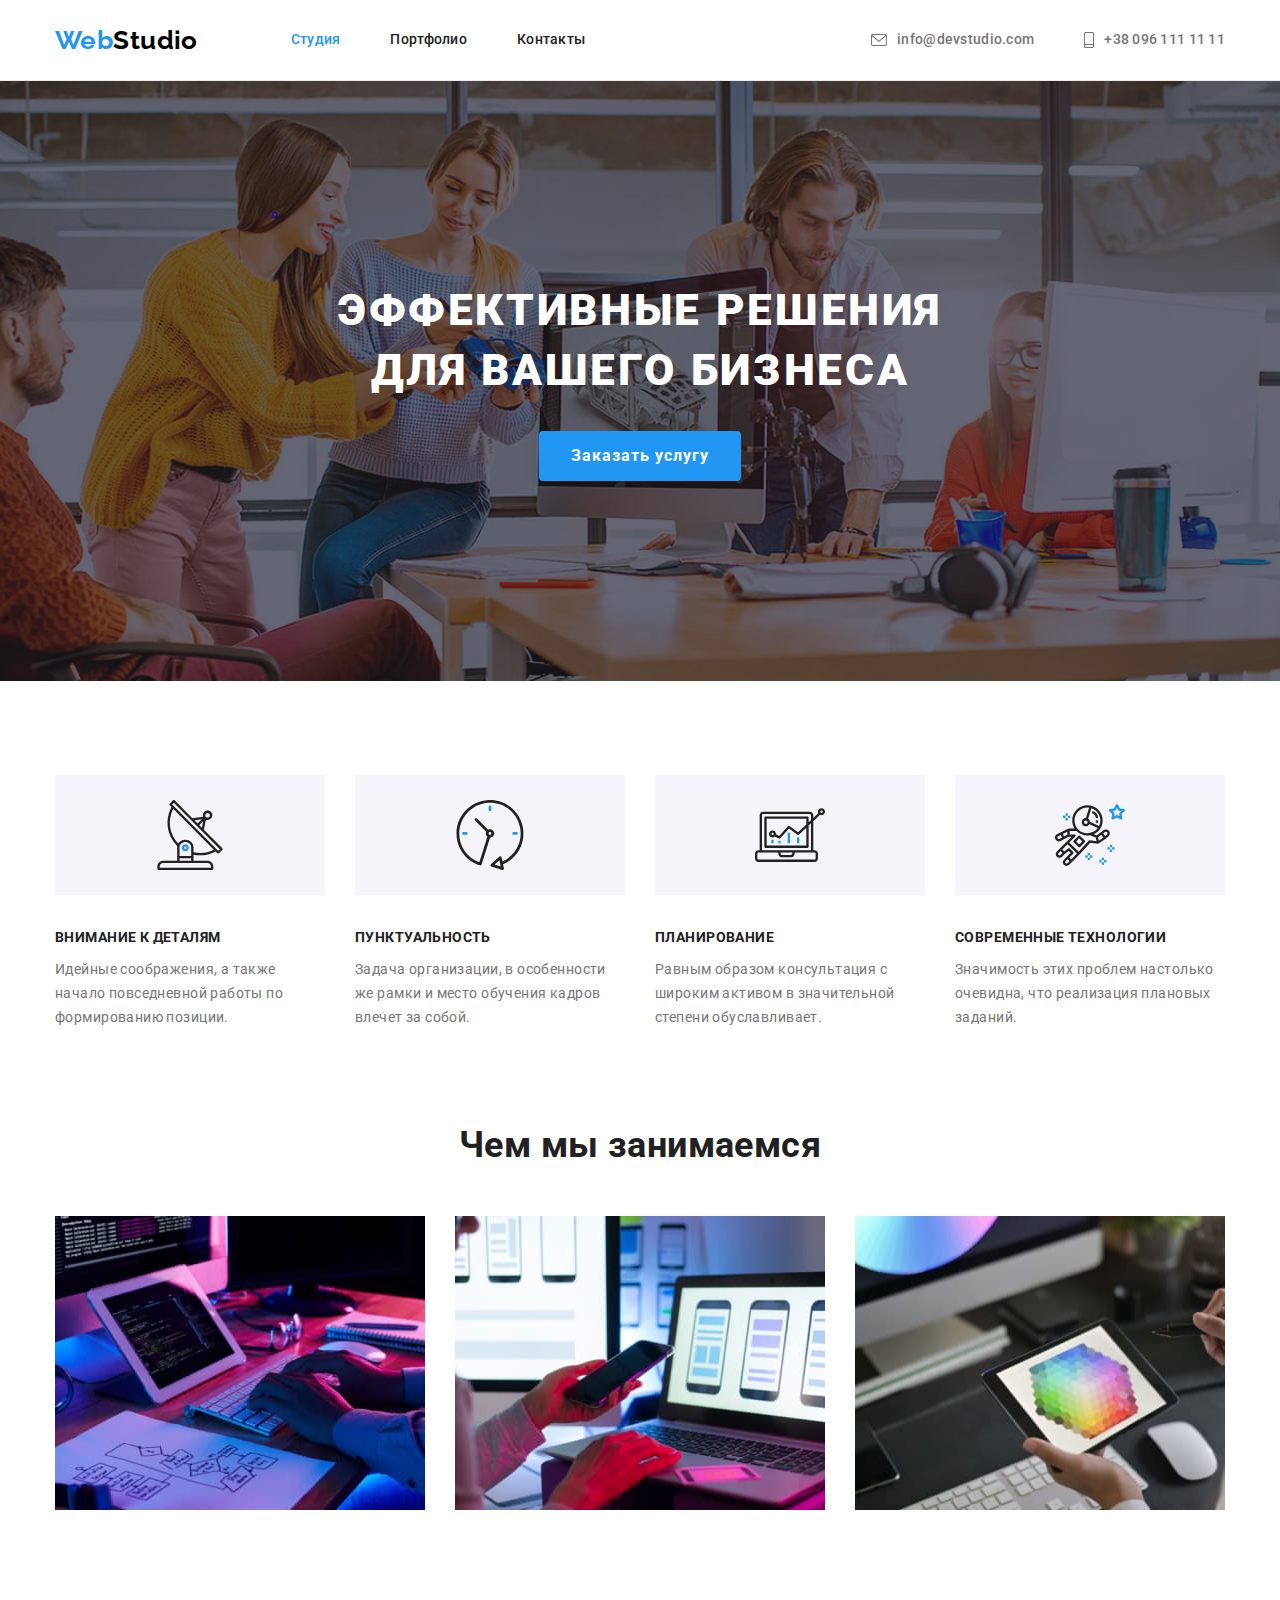
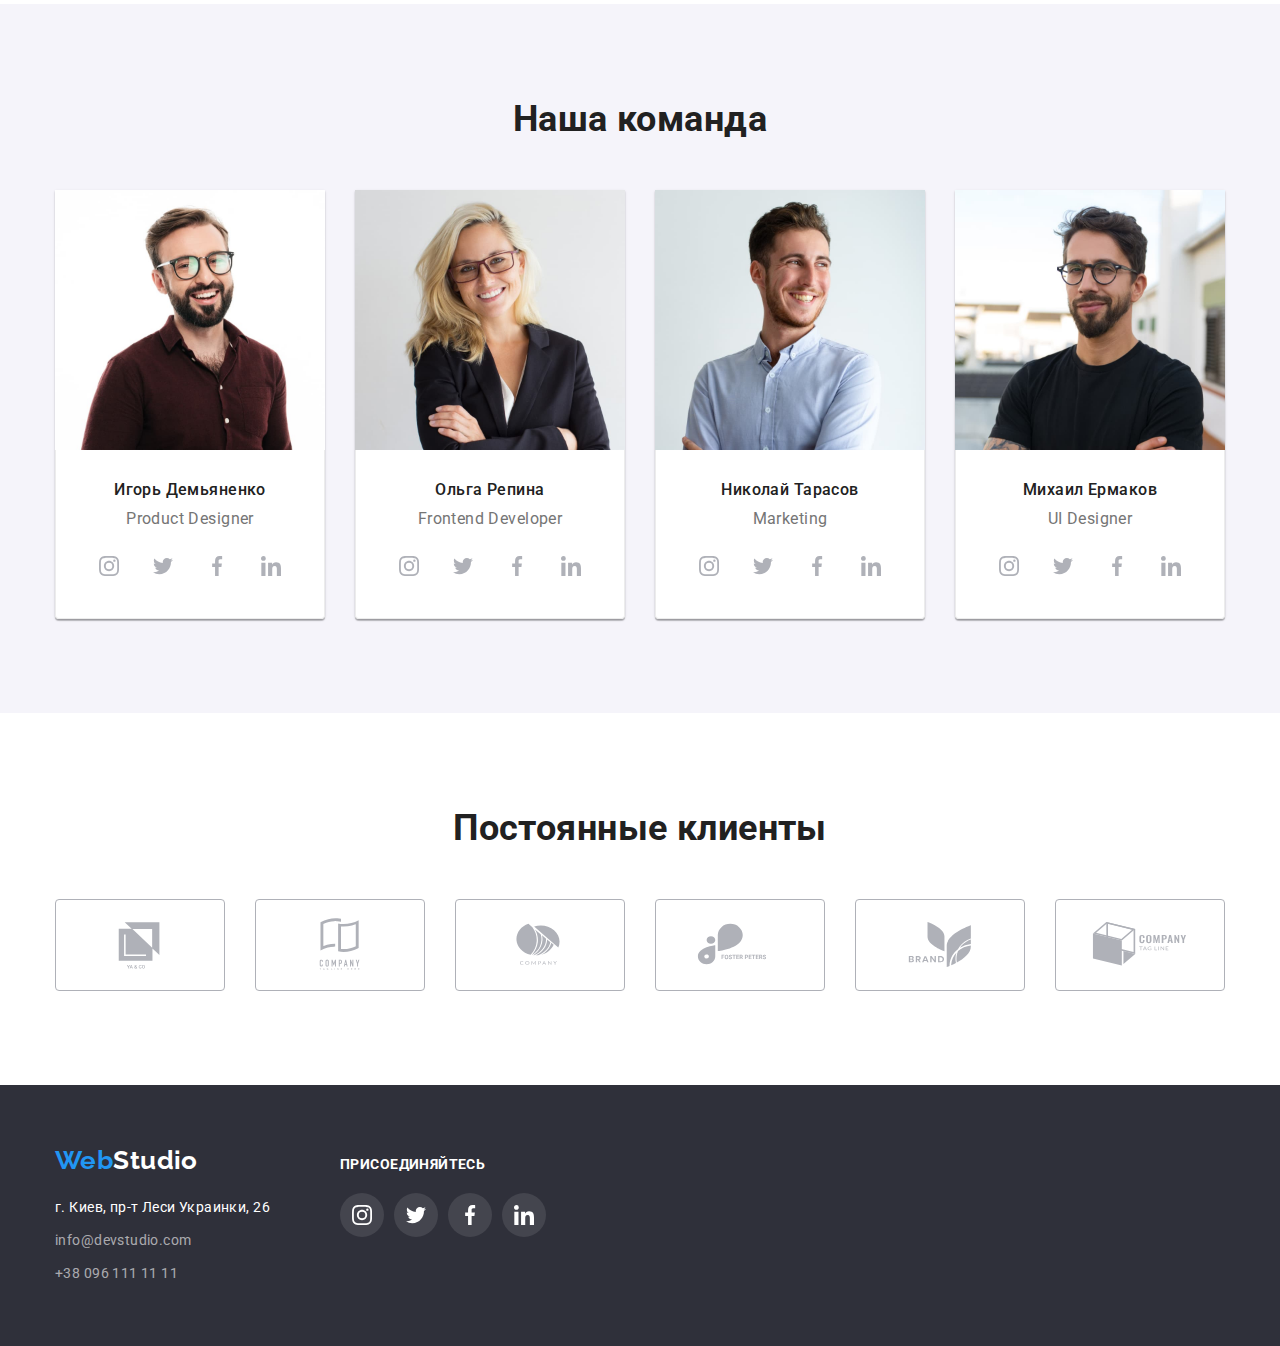
==== index.html @ d5983f6f "copy" ====
<!DOCTYPE html>
<html lang="ru">
  <head>
    <meta charset="UTF-8" />
    <meta http-equiv="X-UA-Compatible" content="IE=edge" />
    <meta name="viewport" content="width=device-width, initial-scale=1.0" />
    <title>Студия</title>
    <link
      rel="stylesheet"
      href="https://cdn.jsdelivr.net/npm/modern-normalize@1.1.0/modern-normalize.min.css"
    />
    <link rel="preconnect" href="https://fonts.googleapis.com" />
    <link rel="preconnect" href="https://fonts.gstatic.com" crossorigin />
    <link
      href="https://fonts.googleapis.com/css2?family=Raleway:wght@700&family=Roboto:wght@400;500;700;900&display=swap"
      rel="stylesheet"
    />
    <link rel="stylesheet" href="./css/styles.css" />
  </head>
  <body>
    <header class="header">
      <div class="head-wrapper container">
        <nav class="nav">
          <a class="logo" href="./index.html" lang="en"><span class="logo-web">Web</span>Studio</a>
          <ul class="menu-list list">
            <li class="menu-item">
              <a class="menu-link link current" href="./index.html">Студия</a>
            </li>
            <li class="menu-item">
              <a class="menu-link link" href="./portfolio.html">Портфолио</a>
            </li>
            <li class="menu-item"><a class="menu-link link" href="#">Контакты</a></li>
          </ul>
        </nav>
        <ul class="contact-list list">
          <li class="contact-item">
            <a class="contact-link link" href="mailto:info@devstudio.com"
              ><svg class="contact-link-icon" width="16px" height="12px">
                <use href="./images/sprite.svg#envelope"></use>
              </svg>
              info@devstudio.com</a
            >
          </li>
          <li class="contact-item">
            <a class="contact-link link" href="tel:+380961111111"
              ><svg class="contact-link-icon" width="10px" height="16px">
                <use href="./images/sprite.svg#smartphone"></use>
              </svg>
              +38 096 111 11 11</a
            >
          </li>
        </ul>
      </div>
    </header>
    <main>
      <section class="hero">
        <div class="hero-wrapper container">
          <h1 class="hero-head">Эффективные решения для вашего бизнеса</h1>
          <button class="hero-btn" type="button">Заказать услугу</button>
        </div>
      </section>
      <section class="bonuses section">
        <div class="container">
          <h2 class="visually-hidden">Описание преимуществ</h2>
          <ul class="bonuses-descr list">
            <li class="bonuses-item">
              <h3 class="h-bonuses">Внимание к деталям</h3>
              <p class="descr-bonuses">
                Идейные соображения, а также начало повседневной работы по формированию позиции.
              </p>
            </li>
            <li class="bonuses-item">
              <h3 class="h-bonuses">Пунктуальность</h3>
              <p class="descr-bonuses">
                Задача организации, в особенности же рамки и место обучения кадров влечет за собой.
              </p>
            </li>
            <li class="bonuses-item">
              <h3 class="h-bonuses">Планирование</h3>
              <p class="descr-bonuses">
                Равным образом консультация с широким активом в значительной степени обуславливает.
              </p>
            </li>
            <li class="bonuses-item">
              <h3 class="h-bonuses">Современные технологии</h3>
              <p class="descr-bonuses">
                Значимость этих проблем настолько очевидна, что реализация плановых заданий.
              </p>
            </li>
          </ul>
        </div>
      </section>
      <section class="what-we-do section">
        <div class="container">
          <h2 class="main-heading">Чем мы занимаемся</h2>
          <ul class="box-list list">
            <li class="box-list-item">
              <img
                class="box-img"
                src="./images/section-box/box1.jpg"
                alt="Планирование сайта"
                height="294"
                width="370"
              />
            </li>
            <li class="box-list-item">
              <img
                class="box-img"
                src="./images/section-box/box2.jpg"
                alt="Оптимизация дял мобильного устройства"
                height="294"
                width="370"
              />
            </li>
            <li class="box-list-item">
              <img
                class="box-img"
                src="./images/section-box/box3.jpg"
                alt="Вибор цвета на планшете"
                height="294"
                width="370"
              />
            </li>
          </ul>
        </div>
      </section>
      <section class="team section">
        <div class="container">
          <h2 class="main-heading">Наша команда</h2>
          <ul class="team-list list">
            <li class="team-list-member">
              <img
                class="img-team"
                src="./images/section-team/img1.jpg"
                alt="Игорь Демьяненко"
                width="270"
                height="260"
              />
              <div class="team-wrapper">
                <h3 class="team-names">Игорь Демьяненко</h3>
                <p class="team-position" lang="en">Product Designer</p>
                <ul class="social-list list">
                  <li class="social-list-item">
                    <a href="#" class="social-link">
                      <svg class="social-list-icon" width="20px" height="20px">
                        <use href="./images/sprite.svg#instagram"></use>
                      </svg>
                    </a>
                  </li>
                  <li class="social-list-item">
                    <a href="#" class="social-link">
                      <svg class="social-list-icon" width="20px" height="20px">
                        <use href="./images/sprite.svg#twitter"></use>
                      </svg>
                    </a>
                  </li>
                  <li class="social-list-item">
                    <a href="#" class="social-link">
                      <svg class="social-list-icon" width="20px" height="20px">
                        <use href="./images/sprite.svg#facebook"></use>
                      </svg>
                    </a>
                  </li>
                  <li class="social-list-item">
                    <a href="#" class="social-link">
                      <svg class="social-list-icon" width="20px" height="20px">
                        <use href="./images/sprite.svg#linkedin"></use>
                      </svg>
                    </a>
                  </li>
                </ul>
              </div>
            </li>
            <li class="team-list-member">
              <img
                class="img-team"
                src="./images/section-team/img2.jpg"
                alt="Ольга Репина"
                width="270"
                height="260"
              />
              <div class="team-wrapper">
                <h3 class="team-names">Ольга Репина</h3>
                <p class="team-position" lang="en">Frontend Developer</p>
                <ul class="social-list list">
                  <li class="social-list-item">
                    <a href="#" class="social-link">
                      <svg class="social-list-icon" width="20px" height="20px">
                        <use href="./images/sprite.svg#instagram"></use>
                      </svg>
                    </a>
                  </li>
                  <li class="social-list-item">
                    <a href="#" class="social-link">
                      <svg class="social-list-icon" width="20px" height="20px">
                        <use href="./images/sprite.svg#twitter"></use>
                      </svg>
                    </a>
                  </li>
                  <li class="social-list-item">
                    <a href="#" class="social-link">
                      <svg class="social-list-icon" width="20px" height="20px">
                        <use href="./images/sprite.svg#facebook"></use>
                      </svg>
                    </a>
                  </li>
                  <li class="social-list-item">
                    <a href="#" class="social-link">
                      <svg class="social-list-icon" width="20px" height="20px">
                        <use href="./images/sprite.svg#linkedin"></use>
                      </svg>
                    </a>
                  </li>
                </ul>
              </div>
            </li>
            <li class="team-list-member">
              <img
                class="img-team"
                src="./images/section-team/img3.jpg"
                alt="Николай Тарасов"
                width="270"
                height="260"
              />
              <div class="team-wrapper">
                <h3 class="team-names">Николай Тарасов</h3>
                <p class="team-position" lang="en">Marketing</p>
                <ul class="social-list list">
                  <li class="social-list-item">
                    <a href="#" class="social-link">
                      <svg class="social-list-icon" width="20px" height="20px">
                        <use href="./images/sprite.svg#instagram"></use>
                      </svg>
                    </a>
                  </li>
                  <li class="social-list-item">
                    <a href="#" class="social-link">
                      <svg class="social-list-icon" width="20px" height="20px">
                        <use href="./images/sprite.svg#twitter"></use>
                      </svg>
                    </a>
                  </li>
                  <li class="social-list-item">
                    <a href="#" class="social-link">
                      <svg class="social-list-icon" width="20px" height="20px">
                        <use href="./images/sprite.svg#facebook"></use>
                      </svg>
                    </a>
                  </li>
                  <li class="social-list-item">
                    <a href="#" class="social-link">
                      <svg class="social-list-icon" width="20px" height="20px">
                        <use href="./images/sprite.svg#linkedin"></use>
                      </svg>
                    </a>
                  </li>
                </ul>
              </div>
            </li>

            <li class="team-list-member">
              <img
                class="img-team"
                src="./images/section-team/img4.jpg"
                alt="Михаил Ермаков"
                width="270"
                height="260"
              />
              <div class="team-wrapper">
                <h3 class="team-names">Михаил Ермаков</h3>
                <p class="team-position" lang="en">UI Designer</p>
                <ul class="social-list list">
                  <li class="social-list-item">
                    <a href="#" class="social-link">
                      <svg class="social-list-icon" width="20px" height="20px">
                        <use href="./images/sprite.svg#instagram"></use>
                      </svg>
                    </a>
                  </li>
                  <li class="social-list-item">
                    <a href="#" class="social-link">
                      <svg class="social-list-icon" width="20px" height="20px">
                        <use href="./images/sprite.svg#twitter"></use>
                      </svg>
                    </a>
                  </li>
                  <li class="social-list-item">
                    <a href="#" class="social-link">
                      <svg class="social-list-icon" width="20px" height="20px">
                        <use href="./images/sprite.svg#facebook"></use>
                      </svg>
                    </a>
                  </li>
                  <li class="social-list-item">
                    <a href="#" class="social-link">
                      <svg class="social-list-icon" width="20px" height="20px">
                        <use href="./images/sprite.svg#linkedin"></use>
                      </svg>
                    </a>
                  </li>
                </ul>
              </div>
            </li>
          </ul>
        </div>
      </section>
      <section class="section clients">
        <div class="container">
          <h2 class="main-heading">Постоянные клиенты</h2>
          <ul class="client-list list">
            <li class="client-list-item">
              <a href="" class="client-list-link">
                <svg class="client-list-icon" width="106" height="60">
                  <use href="./images/sprite.svg#company1"></use>
                </svg>
              </a>
            </li>
            <li class="client-list-item">
              <a href="" class="client-list-link">
                <svg class="client-list-icon" width="106" height="60">
                  <use href="./images/sprite.svg#company2"></use>
                </svg>
              </a>
            </li>
            <li class="client-list-item">
              <a href="" class="client-list-link">
                <svg class="client-list-icon" width="106" height="60">
                  <use href="./images/sprite.svg#company3"></use>
                </svg>
              </a>
            </li>
            <li class="client-list-item">
              <a href="" class="client-list-link">
                <svg class="client-list-icon" width="106" height="60">
                  <use href="./images/sprite.svg#company4"></use>
                </svg>
              </a>
            </li>
            <li class="client-list-item">
              <a href="" class="client-list-link">
                <svg class="client-list-icon" width="106" height="60">
                  <use href="./images/sprite.svg#company5"></use>
                </svg>
              </a>
            </li>
            <li class="client-list-item">
              <a href="" class="client-list-link">
                <svg class="client-list-icon" width="106" height="60">
                  <use href="./images/sprite.svg#company6"></use>
                </svg>
              </a>
            </li>
          </ul>
        </div>
      </section>
    </main>
    <footer class="footer">
      <div class="footer-wrapper container">
        <div class="footer-wrapper-item">
          <a class="logo-footer" href="./index.html" lang="en"
            ><span class="logo-web">Web</span>Studio</a
          >
          <address class="adress">
            <ul class="adress-list list">
              <li class="adress-item">
                <a
                  class="adress-list-maps link"
                  href="https://goo.gl/maps/96DnFLnk3c7bB1Dx6"
                  target="_blank"
                  rel="noopener noreferrer"
                  >г. Киев, пр-т Леси Украинки, 26</a
                >
              </li>

              <li class="adress-item">
                <a class="adress-list-link link" href="mailto:info@devstudio.com"
                  >info@devstudio.com</a
                >
              </li>
              <li class="adress-item">
                <a class="adress-list-link link" href="tel:+380961111111">+38 096 111 11 11</a>
              </li>
            </ul>
          </address>
        </div>
        <div class="footer-wrapper-item">
          <p class="footer-paragraph">присоединяйтесь</p>
          <ul class="social-list list social-list-footer">
            <li class="social-list-item">
              <a href="#" class="social-link-footer">
                <svg class="social-list-icon-footer" width="20px" height="20px">
                  <use href="./images/sprite.svg#instagram"></use>
                </svg>
              </a>
            </li>
            <li class="social-list-item">
              <a href="#" class="social-link-footer">
                <svg class="social-list-icon-footer" width="20px" height="20px">
                  <use href="./images/sprite.svg#twitter"></use>
                </svg>
              </a>
            </li>
            <li class="social-list-item">
              <a href="#" class="social-link-footer">
                <svg class="social-list-icon-footer" width="20px" height="20px">
                  <use href="./images/sprite.svg#facebook"></use>
                </svg>
              </a>
            </li>
            <li class="social-list-item">
              <a href="#" class="social-link-footer">
                <svg class="social-list-icon-footer" width="20px" height="20px">
                  <use href="./images/sprite.svg#linkedin"></use>
                </svg>
              </a>
            </li>
          </ul>
        </div>
      </div>
    </footer>
  </body>
</html>
---- css/styles.css ----
:root {
    --font-family-main: 'Roboto', sans-serif;
    --font-family-logo: 'Raleway', sans-serif;
    --main-text-color: #757575;
    --secondary-text-color: #212121;
    --logo-main-color: #2196F3;
    --logo-secondary-color: #000000;
    --body-main-color: #FFFFFF;
    --body-secondary-color: #2F303A;
    --body-third-color: #F5F4FA;
    --icon-background-color: #AFB1B8;
}
body {
    font-family: var(--font-family-main);
    background-color: var(--body-main-color);
    color: var(--secondary-text-color);
    font-size: 14px;
    letter-spacing: 0.03em;
}
/* ===== Normalize ====== */
h1, h2, h3, h4, h5, h6, p {
    margin: 0;
}
img {
    display: block;
    max-width: 100%;
    height: auto;
}
address {
    font-style:normal;
}
button {
    display: block;
    margin: 0 auto;
    cursor: pointer;
    color: var(--body-main-color);
    background-color: var(--logo-main-color);
    font-family: var(--font-family-main);
    border: none;
    border-radius: 4px;
}
.list {
    list-style: none;
    margin: 0;
    padding-left: 0;
}
.link {
    text-decoration: none;
    color: inherit;
}
.section {
    padding-top: 94px;
    padding-bottom: 94px;
}
.container {
    margin: 0 auto;
    width: 1200px;
    padding: 0 15px;
}
.visually-hidden {
    position: absolute;
    width: 1px;
    height: 1px;
    margin: -1px;
    border: 0;
    padding: 0;

    white-space: nowrap;
    clip-path: inset(100%);
    clip: rect(0 0 0 0);
    overflow: hidden;
}
/* header  */


.link:hover,
.link:focus {
    color: var(--logo-main-color);
}
.header {
    background-color: var(--body-main-color);
    border-bottom: 1px solid #ECECEC;
}
a.current {
color: var(--logo-main-color);
}
.head-wrapper {
    display: flex;
    
}
.nav {
    display: flex; 
    align-items: center;
    justify-content: flex-start;
}
.logo {
    font-family: var(--font-family-logo);
    font-weight: 700;
    font-size: 26px;
    line-height: 1.19;
    text-decoration: none;
    color: var(--logo-secondary-color);

    margin-right: 93px;
}
.logo-web {
    color: var(--logo-main-color);
}
.menu-list {
    display: flex;
}
.menu-item {
    margin-right: 50px;
}
.menu-link {
    font-family: var(--font-family-main);
    font-weight: 500;
    line-height: 1.14;
    letter-spacing: 0.02em;
    display: block;
    padding: 32px 0;
}
.contact-list {
    display: flex;
    align-items: center;
    margin-left: auto;
}
.contact-item:not(:last-child) {
    margin-right: 50px;
}
.contact-link {
    font-family: var(--font-family-main);
    font-weight: 500;
    line-height: 1.14;
    letter-spacing: 0.02em;

    color: var(--main-text-color);

    display: flex;
    align-items: center;
}
.contact-link-icon {
    fill: currentColor;
    margin-right: 10px;
}
/* ============== HERO ============== */
.hero {
    background-color: #c4c4c4;
    max-width: 1600px;
    height: 600px;
    padding-top: 200px;
    padding-bottom: 200px;
    margin: 0 auto;

    background-image: linear-gradient(rgba(47, 48, 58, 0.4), rgba(47, 48, 58, 0.4)), url(../images/hero.jpg);
    background-size: cover;
    background-repeat: no-repeat;
    background-position: center;
}
.hero-head {
    font-weight: 900;
    font-size: 44px;
    line-height: 1.36;
    text-align: center;
    letter-spacing: 0.06em;
    text-transform: uppercase;

    color: var(--body-main-color);
    width: 696px;
    margin: 0 auto;
}
.hero-btn {
    font-weight: 700;
    font-size: 16px;
    line-height: 1.88;
    align-items: center;
    letter-spacing: 0.06em;

    margin-top: 30px;
    padding: 10px 32px;
    border-radius: 4px;
}
.hero-btn:hover, .hero-btn:focus {
    background-color: #188CE8;
}
/* ============== bonuses ============== */
.h-bonuses {
    font-size: 14px;
    line-height: 1.42;
    text-transform: uppercase;

    margin-bottom: 10px;
}
.bonuses-descr {
    display: flex;
    align-items: center;
}
.bonuses-item:not(:last-child) {
    margin-right: 30px;
}
.bonuses-item {
    width: 270px;
}
.bonuses-item::before {
    content: '';
    height: 120px;
    width: 270px;
    background-color: var(--body-third-color);
    background-repeat: no-repeat;
    background-position: center center;
    display: inline-block;
    margin-bottom: 30px;
}
.bonuses-item:nth-child(1):before {
    content: '';
    background-image: url(../images/icons/antenna.svg);
}
.bonuses-item:nth-child(2):before {
    content: '';
    background-image: url(../images/icons/clock.svg);
}
.bonuses-item:nth-child(3):before {
    content: '';
    background-image: url(../images/icons/diagram.svg);
}
.bonuses-item:nth-child(4):before {
    content: '';
    background-image: url(../images/icons/astronaut.svg);
}
.descr-bonuses {
    line-height: 1.71;
    font-weight: 400px;

    color: var(--main-text-color);
}
/* ============= what-we-do =============== */
.what-we-do {
    padding-top: 0;
}
.main-heading {
    font-size: 36px;
    line-height: 1.17;
    text-align: center;

    margin-bottom: 50px;
}
.box-list {
    display: flex;
}
.box-list-item:not(:last-child) {
    margin-right: 30px;
}
/* ============= team =============== */
.team {
    background-color: var(--body-third-color);
}

.team-list-member:not(:last-child) {
    margin-right: 30px;
}
.team-list {
    display: flex;
}
.team-wrapper {
    border: 1px solid #ECECEC;
    border-radius: 0px 0px 4px 4px;
    border-top: none;

    padding-top: 30px;
    padding-bottom: 30px;
}
.team-names {
    font-weight: 500;
    font-size: 16px;
    line-height: 1.19;
    text-align: center;

    margin-bottom: 10px;
}
.team-position {
    font-size: 16px;
    line-height: 1.19;
    text-align: center;

    color: var(--main-text-color);
}
.team-list-member {
    background-color: var(--body-main-color);
    box-shadow: 0px 1px 3px rgba(0, 0, 0, 0.12), 0px 1px 1px rgba(0, 0, 0, 0.14), 0px 2px 1px rgba(0, 0, 0, 0.2);
    border-radius: 0px 0px 4px 4px;
}
.social-list {
    display: flex;
    justify-content: center;
    gap: 10px;
    margin-top: 16px;
}
.social-list-item {
    height: 44px;
    width: 44px;
}
.social-link {
    display: flex;
    align-items: center;
    justify-content: center;
    
    width: 100%;
    height: 100%;
    border-radius: 50%;
    color: var(--icon-background-color);
}
.social-list-icon {
    fill: currentColor;
}
.social-link:hover, .social-link:focus {
    background-color: var(--logo-main-color);
    color: var(--body-main-color);
}
/* ============= CLIENTS ============= */
.client-list {
    display: flex;
    justify-content: center;
    gap: 30px;
}
.client-list-link {
    display: flex;
    align-items: center;
    justify-content: center;
    
    width: 170px;
    height: 92px;
    border: 1px solid var(--icon-background-color);
    border-radius: 4px;
    color: var(--icon-background-color);
}

.client-list-icon {
    fill: currentColor;
}
.client-list-link:hover, .client-list-link:focus {
    border: 1px solid var(--logo-main-color);
    color: var(--logo-main-color);
}
 /* ============= footer ========= */
.footer {
    background-color: var(--body-secondary-color);
    padding: 60px 0;
}
.logo-footer {
    width: auto;
    font-family: var(--font-family-logo);
    font-weight: 700;
    font-size: 26px;
    line-height: 1.19;
    text-decoration: none;

    color: var(--body-main-color);
    margin-bottom: 20px;
    display: block;
}
.adress-item:not(:last-child) {
    margin-bottom: 9px;
}
.adress-list {
    line-height: 1.71;
}
.adress-list-maps {
    color: var(--body-main-color);
}
.adress-list-link {
    color: #FFFFFF99;
}
.footer-paragraph {
    font-weight: 700;
    font-size: 14px;
    line-height: 1.14;
    text-transform: uppercase;
    color: var(--body-main-color);
}
.footer-wrapper {
    display: flex;
    align-items: baseline;
}
.social-link-footer {
    display: flex;
    justify-content: center;
    align-items: center;
    width: 100%;
    height: 100%;
    border-radius: 50%;
    background-color: rgba(255, 255, 255, 0.1);
    color: var(--body-main-color);
}
.social-list-icon-footer {
    fill: var(--body-main-color);
}
.social-link-footer:hover, .social-link-footer:focus {
    background-color: var(--logo-main-color);
}
.footer-wrapper-item:not(:last-child) {
    margin-right: 70px;
}
.social-list-footer {
    margin-top: 20px;
}
/* ======== portfolio  ============
body*/
.portfolio-btn {
    font-family: inherit;
    font-weight: 500;
    font-size: 16px;
    line-height: 1.62;
    cursor: pointer;
    letter-spacing: 0.03em;

    color: var(--secondary-text-color);
    background-color: var(--body-third-color);

    padding: 6px 22px;
    border: transparent;
    border-radius: 4px;
}
.portfolio-btn:hover, .portfolio-btn:focus {
    background-color: var(--logo-main-color);
    color: var(--body-main-color);
    box-shadow: 0px 3px 1px rgba(0, 0, 0, 0.1), 0px 1px 2px rgba(0, 0, 0, 0.08), 0px 2px 2px rgba(0, 0, 0, 0.12);
}
.portfolio-btn-list {
    display: flex;
    justify-content: center; 
}
.btn-list-item:not(:last-child) {
    margin-right: 8px;
}
.portfolio-list {
    margin-top: 50px;
    display: flex;
    flex-wrap: wrap;
    gap: 30px;
}
.portfolio-list-item {
    background-color: var(--body-main-color);
}
.portfolio-link {
    display: block;
}
.portfolio-link:hover, .portfolio-link:focus {
    box-shadow: 0px 1px 1px rgba(0, 0, 0, 0.12), 0px 4px 4px rgba(0, 0, 0, 0.06), 1px 4px 6px rgba(0, 0, 0, 0.16);
}
.portfolio-heading {
    font-size: 18px;
    line-height: 2;
    letter-spacing: 0.06em;
    color: var(--secondary-text-color);

    margin-bottom: 4px;
}
.portfolio-descr {
    font-size: 16px;
    line-height: 1.88;

    color: var(--main-text-color);
}
.portfolio-item-wrapper {
    border: 1px solid #ECECEC;
    border-top: none;
    padding: 20px 24px;
}
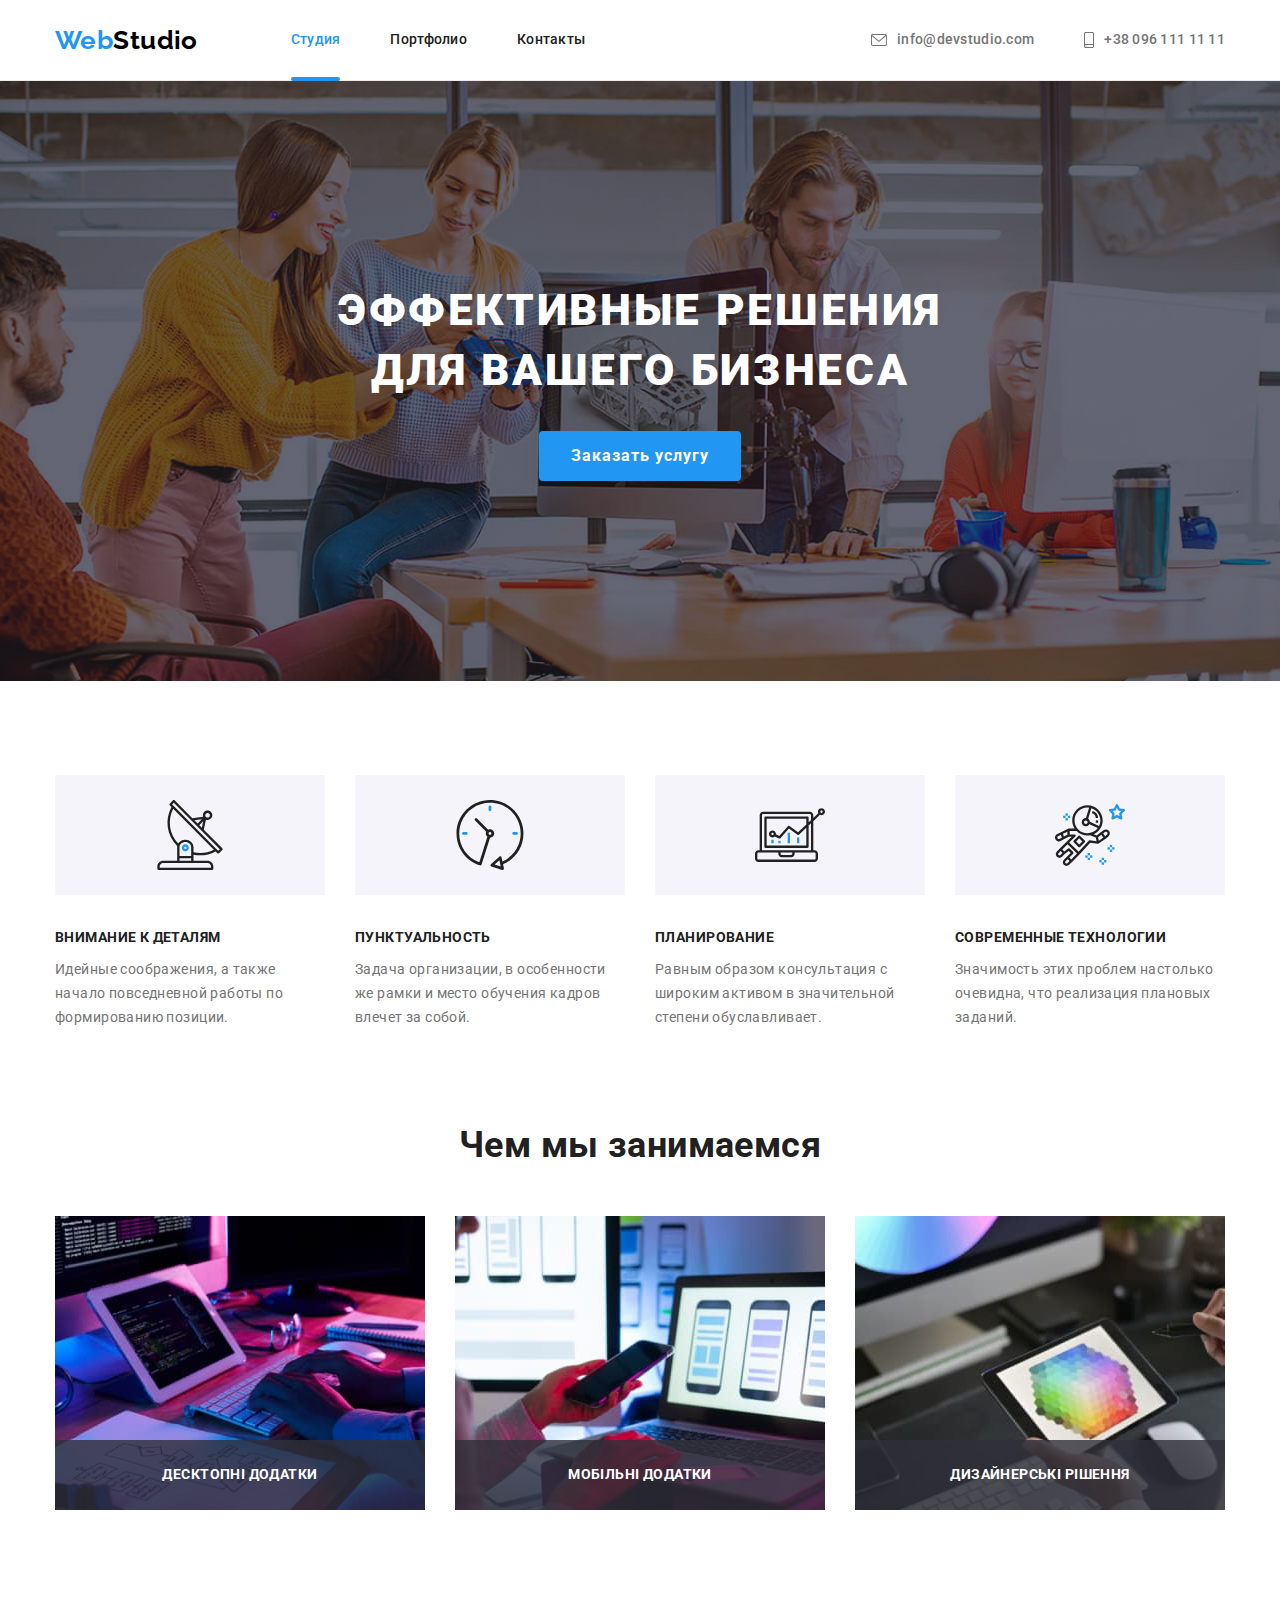
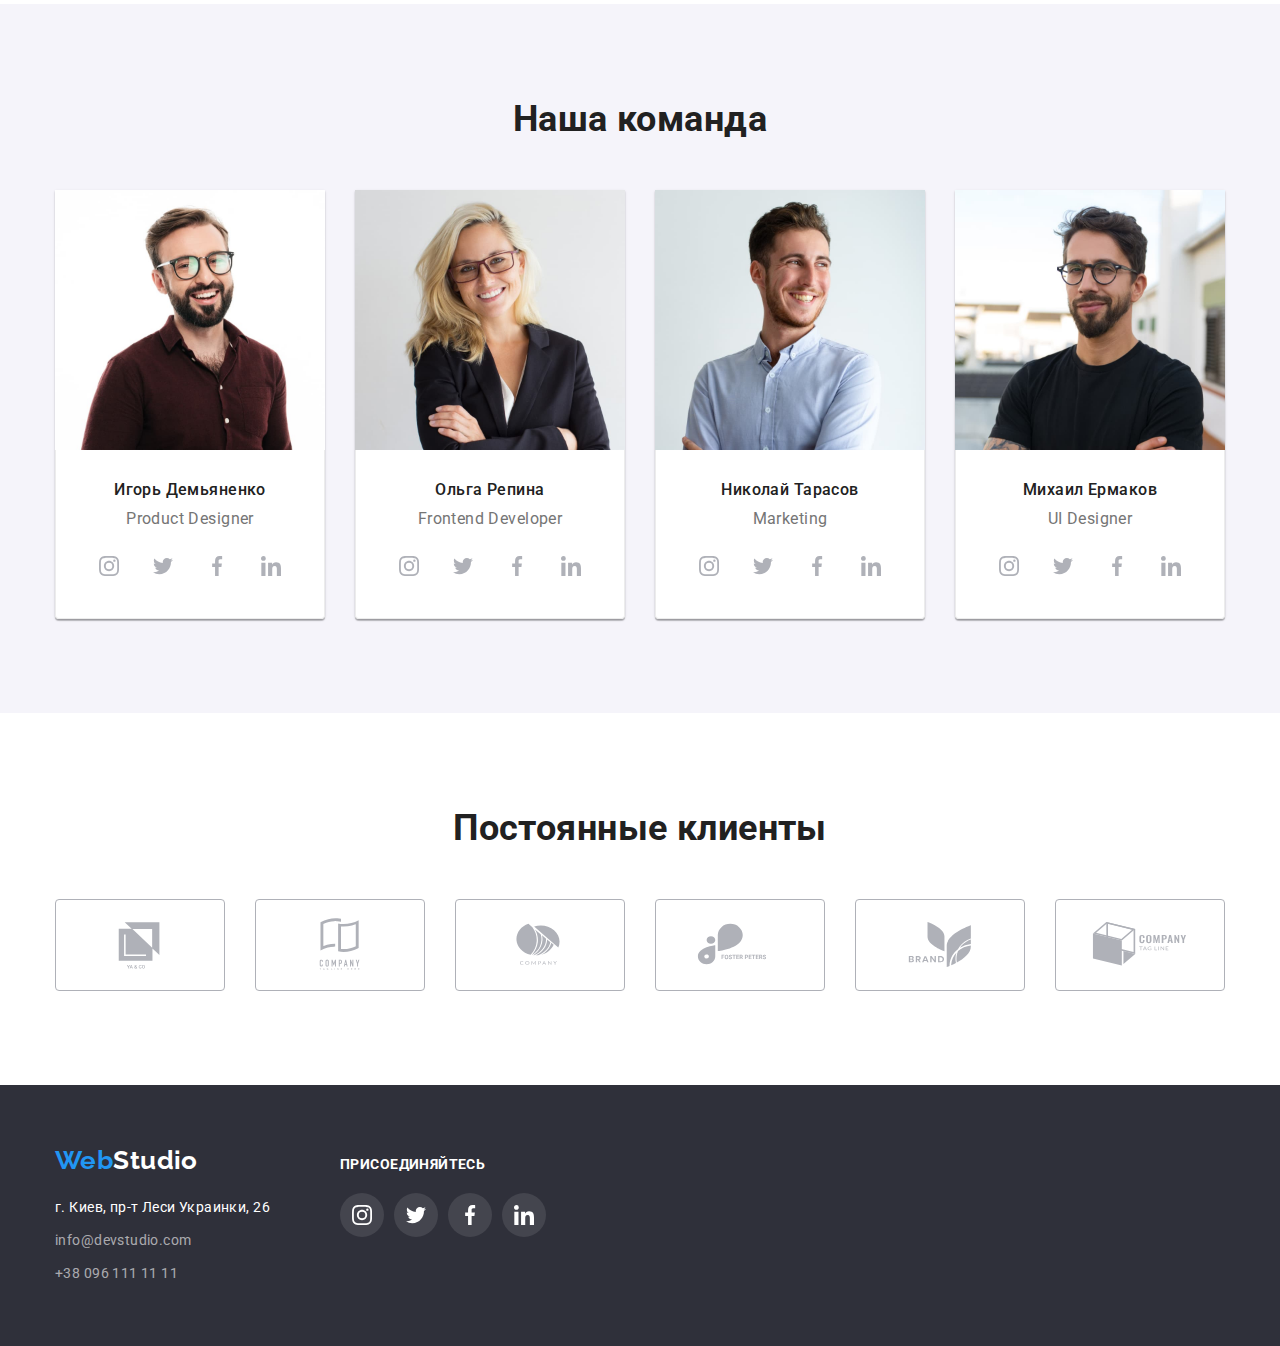
==== commit 5f0491ee: "done" ====
--- a/index.html
+++ b/index.html
@@ -56,7 +56,7 @@
       <section class="hero">
         <div class="hero-wrapper container">
           <h1 class="hero-head">Эффективные решения для вашего бизнеса</h1>
-          <button class="hero-btn" type="button">Заказать услугу</button>
+          <button class="hero-btn" type="button" data-modal-open>Заказать услугу</button>
         </div>
       </section>
       <section class="bonuses section">
@@ -95,31 +95,35 @@
           <h2 class="main-heading">Чем мы занимаемся</h2>
           <ul class="box-list list">
             <li class="box-list-item">
-              <img
+              <div class="box-wrapper"><img
                 class="box-img"
                 src="./images/section-box/box1.jpg"
                 alt="Планирование сайта"
                 height="294"
                 width="370"
-              />
+              /><h3 class="box-header">Десктопні додатки</h3></div>
             </li>
             <li class="box-list-item">
-              <img
+              <div class="box-wrapper"><img
                 class="box-img"
                 src="./images/section-box/box2.jpg"
                 alt="Оптимизация дял мобильного устройства"
                 height="294"
                 width="370"
               />
-            </li>
-            <li class="box-list-item">
-              <img
+                <h3 class="box-header">Мобільні додатки</h3>
+              </div>
+            </li>
+            <li class="box-list-item"><div class="box-wrapper"><img
                 class="box-img"
                 src="./images/section-box/box3.jpg"
                 alt="Вибор цвета на планшете"
                 height="294"
                 width="370"
               />
+                <h3 class="box-header">Дизайнерські рішення</h3>
+              </div>
+              
             </li>
           </ul>
         </div>
@@ -141,28 +145,28 @@
                 <p class="team-position" lang="en">Product Designer</p>
                 <ul class="social-list list">
                   <li class="social-list-item">
-                    <a href="#" class="social-link">
+                    <a href="#" class="social-link link">
                       <svg class="social-list-icon" width="20px" height="20px">
                         <use href="./images/sprite.svg#instagram"></use>
                       </svg>
                     </a>
                   </li>
                   <li class="social-list-item">
-                    <a href="#" class="social-link">
+                    <a href="#" class="social-link link">
                       <svg class="social-list-icon" width="20px" height="20px">
                         <use href="./images/sprite.svg#twitter"></use>
                       </svg>
                     </a>
                   </li>
                   <li class="social-list-item">
-                    <a href="#" class="social-link">
+                    <a href="#" class="social-link link">
                       <svg class="social-list-icon" width="20px" height="20px">
                         <use href="./images/sprite.svg#facebook"></use>
                       </svg>
                     </a>
                   </li>
                   <li class="social-list-item">
-                    <a href="#" class="social-link">
+                    <a href="#" class="social-link link">
                       <svg class="social-list-icon" width="20px" height="20px">
                         <use href="./images/sprite.svg#linkedin"></use>
                       </svg>
@@ -184,28 +188,28 @@
                 <p class="team-position" lang="en">Frontend Developer</p>
                 <ul class="social-list list">
                   <li class="social-list-item">
-                    <a href="#" class="social-link">
+                    <a href="#" class="social-link link">
                       <svg class="social-list-icon" width="20px" height="20px">
                         <use href="./images/sprite.svg#instagram"></use>
                       </svg>
                     </a>
                   </li>
                   <li class="social-list-item">
-                    <a href="#" class="social-link">
+                    <a href="#" class="social-link link">
                       <svg class="social-list-icon" width="20px" height="20px">
                         <use href="./images/sprite.svg#twitter"></use>
                       </svg>
                     </a>
                   </li>
                   <li class="social-list-item">
-                    <a href="#" class="social-link">
+                    <a href="#" class="social-link link">
                       <svg class="social-list-icon" width="20px" height="20px">
                         <use href="./images/sprite.svg#facebook"></use>
                       </svg>
                     </a>
                   </li>
                   <li class="social-list-item">
-                    <a href="#" class="social-link">
+                    <a href="#" class="social-link link">
                       <svg class="social-list-icon" width="20px" height="20px">
                         <use href="./images/sprite.svg#linkedin"></use>
                       </svg>
@@ -227,28 +231,28 @@
                 <p class="team-position" lang="en">Marketing</p>
                 <ul class="social-list list">
                   <li class="social-list-item">
-                    <a href="#" class="social-link">
+                    <a href="#" class="social-link link">
                       <svg class="social-list-icon" width="20px" height="20px">
                         <use href="./images/sprite.svg#instagram"></use>
                       </svg>
                     </a>
                   </li>
                   <li class="social-list-item">
-                    <a href="#" class="social-link">
+                    <a href="#" class="social-link link">
                       <svg class="social-list-icon" width="20px" height="20px">
                         <use href="./images/sprite.svg#twitter"></use>
                       </svg>
                     </a>
                   </li>
                   <li class="social-list-item">
-                    <a href="#" class="social-link">
+                    <a href="#" class="social-link link">
                       <svg class="social-list-icon" width="20px" height="20px">
                         <use href="./images/sprite.svg#facebook"></use>
                       </svg>
                     </a>
                   </li>
                   <li class="social-list-item">
-                    <a href="#" class="social-link">
+                    <a href="#" class="social-link link">
                       <svg class="social-list-icon" width="20px" height="20px">
                         <use href="./images/sprite.svg#linkedin"></use>
                       </svg>
@@ -271,28 +275,28 @@
                 <p class="team-position" lang="en">UI Designer</p>
                 <ul class="social-list list">
                   <li class="social-list-item">
-                    <a href="#" class="social-link">
+                    <a href="#" class="social-link link">
                       <svg class="social-list-icon" width="20px" height="20px">
                         <use href="./images/sprite.svg#instagram"></use>
                       </svg>
                     </a>
                   </li>
                   <li class="social-list-item">
-                    <a href="#" class="social-link">
+                    <a href="#" class="social-link link">
                       <svg class="social-list-icon" width="20px" height="20px">
                         <use href="./images/sprite.svg#twitter"></use>
                       </svg>
                     </a>
                   </li>
                   <li class="social-list-item">
-                    <a href="#" class="social-link">
+                    <a href="#" class="social-link link">
                       <svg class="social-list-icon" width="20px" height="20px">
                         <use href="./images/sprite.svg#facebook"></use>
                       </svg>
                     </a>
                   </li>
                   <li class="social-list-item">
-                    <a href="#" class="social-link">
+                    <a href="#" class="social-link link">
                       <svg class="social-list-icon" width="20px" height="20px">
                         <use href="./images/sprite.svg#linkedin"></use>
                       </svg>
@@ -309,42 +313,42 @@
           <h2 class="main-heading">Постоянные клиенты</h2>
           <ul class="client-list list">
             <li class="client-list-item">
-              <a href="" class="client-list-link">
+              <a href="" class="client-list-link link">
                 <svg class="client-list-icon" width="106" height="60">
                   <use href="./images/sprite.svg#company1"></use>
                 </svg>
               </a>
             </li>
             <li class="client-list-item">
-              <a href="" class="client-list-link">
+              <a href="" class="client-list-link link">
                 <svg class="client-list-icon" width="106" height="60">
                   <use href="./images/sprite.svg#company2"></use>
                 </svg>
               </a>
             </li>
             <li class="client-list-item">
-              <a href="" class="client-list-link">
+              <a href="" class="client-list-link link">
                 <svg class="client-list-icon" width="106" height="60">
                   <use href="./images/sprite.svg#company3"></use>
                 </svg>
               </a>
             </li>
             <li class="client-list-item">
-              <a href="" class="client-list-link">
+              <a href="" class="client-list-link link">
                 <svg class="client-list-icon" width="106" height="60">
                   <use href="./images/sprite.svg#company4"></use>
                 </svg>
               </a>
             </li>
             <li class="client-list-item">
-              <a href="" class="client-list-link">
+              <a href="" class="client-list-link link">
                 <svg class="client-list-icon" width="106" height="60">
                   <use href="./images/sprite.svg#company5"></use>
                 </svg>
               </a>
             </li>
             <li class="client-list-item">
-              <a href="" class="client-list-link">
+              <a href="" class="client-list-link link">
                 <svg class="client-list-icon" width="106" height="60">
                   <use href="./images/sprite.svg#company6"></use>
                 </svg>
@@ -387,28 +391,28 @@
           <p class="footer-paragraph">присоединяйтесь</p>
           <ul class="social-list list social-list-footer">
             <li class="social-list-item">
-              <a href="#" class="social-link-footer">
+              <a href="#" class="social-link-footer link">
                 <svg class="social-list-icon-footer" width="20px" height="20px">
                   <use href="./images/sprite.svg#instagram"></use>
                 </svg>
               </a>
             </li>
             <li class="social-list-item">
-              <a href="#" class="social-link-footer">
+              <a href="#" class="social-link-footer link">
                 <svg class="social-list-icon-footer" width="20px" height="20px">
                   <use href="./images/sprite.svg#twitter"></use>
                 </svg>
               </a>
             </li>
             <li class="social-list-item">
-              <a href="#" class="social-link-footer">
+              <a href="#" class="social-link-footer link">
                 <svg class="social-list-icon-footer" width="20px" height="20px">
                   <use href="./images/sprite.svg#facebook"></use>
                 </svg>
               </a>
             </li>
             <li class="social-list-item">
-              <a href="#" class="social-link-footer">
+              <a href="#" class="social-link-footer link">
                 <svg class="social-list-icon-footer" width="20px" height="20px">
                   <use href="./images/sprite.svg#linkedin"></use>
                 </svg>
@@ -418,5 +422,12 @@
         </div>
       </div>
     </footer>
+    <div class="backdrop is-hidden" data-modal>
+      <div class="modal"><button class="modal-close-btn" data-modal-close><svg class="modal-close-icon" width="18" height="18">
+          <use href="./images/sprite.svg#close-modal"></use>
+        </svg></button>
+      </div>
+    </div>
+    <script src="./js/modal.js"></script>
   </body>
 </html>
--- a/css/styles.css
+++ b/css/styles.css
@@ -9,6 +9,7 @@
     --body-secondary-color: #2F303A;
     --body-third-color: #F5F4FA;
     --icon-background-color: #AFB1B8;
+    --time-and-function: 250ms cubic-bezier(0.4, 0, 0.2, 1);
 }
 body {
     font-family: var(--font-family-main);
@@ -47,6 +48,7 @@
 .link {
     text-decoration: none;
     color: inherit;
+    transition: color var(--time-and-function), background-color var(--time-and-function);
 }
 .section {
     padding-top: 94px;
@@ -70,9 +72,7 @@
     clip: rect(0 0 0 0);
     overflow: hidden;
 }
-/* header  */
-
-
+/* ==================== header ======================= */
 .link:hover,
 .link:focus {
     color: var(--logo-main-color);
@@ -81,12 +81,21 @@
     background-color: var(--body-main-color);
     border-bottom: 1px solid #ECECEC;
 }
-a.current {
+.menu-link.current {
 color: var(--logo-main-color);
 }
+.menu-link.current::after {
+    position: absolute;
+    display: block;
+    bottom: -1px;
+    height: 4px;
+    width: 100%;
+    content: '';
+    background-color: var(--logo-main-color);
+    border-radius: 2px;
+}
 .head-wrapper {
-    display: flex;
-    
+    display: flex;=
 }
 .nav {
     display: flex; 
@@ -113,6 +122,7 @@
     margin-right: 50px;
 }
 .menu-link {
+    position: relative;
     font-family: var(--font-family-main);
     font-weight: 500;
     line-height: 1.14;
@@ -179,6 +189,7 @@
     margin-top: 30px;
     padding: 10px 32px;
     border-radius: 4px;
+    transition: background-color var(--time-and-function);
 }
 .hero-btn:hover, .hero-btn:focus {
     background-color: #188CE8;
@@ -250,6 +261,24 @@
 .box-list-item:not(:last-child) {
     margin-right: 30px;
 }
+.box-wrapper {
+    position: relative;
+}
+.box-header {
+    position: absolute;
+    padding: 27px 0;
+    width: 100%;
+    bottom: 0;
+    background-color: rgba(47, 48, 58, 0.8);
+
+    font-weight: 700;
+    font-size: 14px;
+    line-height: 1.14;
+    text-align: center;
+    text-transform: uppercase;
+
+    color: var(--body-main-color);
+}
 /* ============= team =============== */
 .team {
     background-color: var(--body-third-color);
@@ -332,13 +361,14 @@
     border: 1px solid var(--icon-background-color);
     border-radius: 4px;
     color: var(--icon-background-color);
+    transition: border-color var(--time-and-function), color var(--time-and-function);
 }
 
 .client-list-icon {
     fill: currentColor;
 }
 .client-list-link:hover, .client-list-link:focus {
-    border: 1px solid var(--logo-main-color);
+    border-color:  var(--logo-main-color);
     color: var(--logo-main-color);
 }
  /* ============= footer ========= */
@@ -402,6 +432,56 @@
 }
 .social-list-footer {
     margin-top: 20px;
+}
+/* ======================== MODAL ==================== */
+.backdrop.is-hidden {
+    visibility: hidden;
+    opacity: 0;
+    pointer-events: none;
+    transform: rotate(-90deg) scale(3);
+
+}
+
+.backdrop {
+    position: fixed;
+    display: flex;
+    justify-content: center;
+    align-items: center;
+    top: 0;
+    left: 0;
+    width: 100%;
+    height: 100%;
+    background-color: rgba(0, 0, 0, 0.2);
+
+    transition: opacity var(--time-and-function), transform var(--time-and-function), visibility var(--time-and-function);
+}
+
+.modal {
+    position: relative;
+    background-color: var(--body-main-color);
+    box-shadow: 0px 1px 3px rgba(0, 0, 0, 0.12), 0px 1px 1px rgba(0, 0, 0, 0.14), 0px 2px 1px rgba(0, 0, 0, 0.2);
+    border-radius: 4px;
+    width: 528px;
+    height: 581px;
+}
+
+.modal-close-btn {
+    display: flex;
+    justify-content: center;
+    align-items: center;
+
+    position: absolute;
+    top: 8px;
+    right: 8px;
+
+    width: 30px;
+    height: 30px;
+    background-color: transparent;
+    border: 1px solid rgba(0, 0, 0, 0.1);
+    border-radius: 50%;
+}
+.modal-close-icon {
+    fill: var(--logo-secondary-color);
 }
 /* ======== portfolio  ============
 body*/
@@ -419,6 +499,7 @@
     padding: 6px 22px;
     border: transparent;
     border-radius: 4px;
+    transition: color var(--time-and-function), background-color var(--time-and-function), box-shadow var(--time-and-function);
 }
 .portfolio-btn:hover, .portfolio-btn:focus {
     background-color: var(--logo-main-color);
@@ -443,6 +524,7 @@
 }
 .portfolio-link {
     display: block;
+    transition: box-shadow var(--time-and-function);
 }
 .portfolio-link:hover, .portfolio-link:focus {
     box-shadow: 0px 1px 1px rgba(0, 0, 0, 0.12), 0px 4px 4px rgba(0, 0, 0, 0.06), 1px 4px 6px rgba(0, 0, 0, 0.16);
@@ -465,4 +547,32 @@
     border: 1px solid #ECECEC;
     border-top: none;
     padding: 20px 24px;
+}
+.portfolio-img-wrapper {
+    position: relative;
+    overflow: hidden;
+    
+    
+}
+.img-overlay-text {
+    position: absolute;
+    top: 0;
+
+    display: block;
+    padding: 63px 24px;
+    height: 100%;
+    width: 100%;
+    transform: translate(0, 101%);
+    font-weight: 400;
+    font-size: 18px;
+    line-height: 1.56;
+
+    transition: transform var(--time-and-function);
+    
+    background-color: rgba(33, 150, 243, 0.9);
+    color: var(--body-main-color);
+}
+.portfolio-link:hover .img-overlay-text,
+.portfolio-link:focus .img-overlay-text {
+    transform: translate(0, 0);
 }